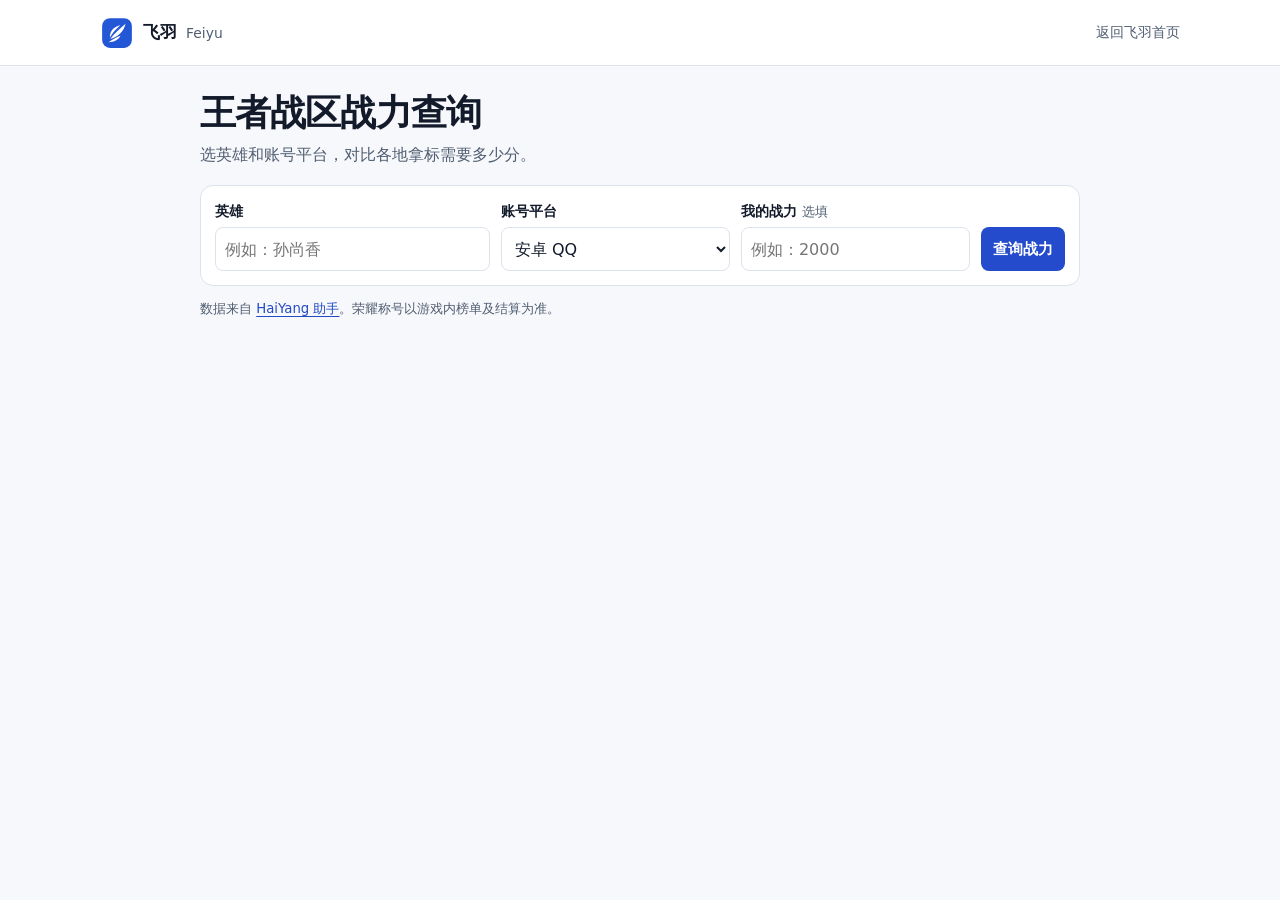
==== tools/wzry/index.html @ c29c01b7 "feat: 添加飞羽王者战区战力查询" ====
<!doctype html>
<html lang="zh-CN">
<head>
  <meta charset="utf-8">
  <meta name="viewport" content="width=device-width, initial-scale=1">
  <meta name="description" content="查询王者荣耀英雄的省标、市标和区县标门槛，对比自己的战力还差多少分。">
  <link rel="icon" type="image/svg+xml" href="/favicon.svg">
  <link rel="stylesheet" href="/site.css">
  <link rel="stylesheet" href="./style.css">
  <script src="./app.js" defer></script>
  <title>王者战区战力查询 · 飞羽 Feiyu</title>
</head>
<body>
  <header class="site-header">
    <div class="shell header-inner">
      <a class="brand" href="/" aria-label="飞羽 Feiyu">
        <img src="/favicon.svg" width="34" height="34" alt="">
        <span>飞羽 <span class="brand-latin">Feiyu</span></span>
      </a>
      <nav aria-label="站点导航"><a href="/">返回飞羽首页</a></nav>
    </div>
  </header>

  <main class="shell wzry-tool">
    <h1>王者战区战力查询</h1>
    <p class="tool-description">选英雄和账号平台，对比各地拿标需要多少分。</p>

    <form id="power-form" class="power-form">
      <label>
        <span>英雄</span>
        <input name="hero" type="search" list="hero-options" maxlength="32" required autocomplete="off" placeholder="例如：孙尚香">
      </label>
      <datalist id="hero-options"></datalist>
      <label>
        <span>账号平台</span>
        <select name="platform">
          <option value="aqq">安卓 QQ</option>
          <option value="awx">安卓微信</option>
          <option value="iqq">苹果 QQ</option>
          <option value="iwx">苹果微信</option>
        </select>
      </label>
      <label>
        <span>我的战力 <small>选填</small></span>
        <input name="score" type="number" min="0" max="999999" step="1" inputmode="numeric" placeholder="例如：2000">
      </label>
      <button type="submit" class="button" disabled>查询战力</button>
    </form>
    <noscript><p class="tool-status">请启用 JavaScript 后查询战力。</p></noscript>
    <p id="tool-status" class="tool-status" role="status"></p>

    <section id="power-results" aria-labelledby="result-title" hidden>
      <div class="result-header">
        <h2 id="result-title"></h2>
        <p id="result-date"></p>
      </div>
      <div class="level-options" role="group" aria-label="选择战区层级">
        <button type="button" data-level="province" aria-pressed="false">
          <span>最低省标</span><strong></strong><small></small>
        </button>
        <button type="button" data-level="city" aria-pressed="false">
          <span>最低市标</span><strong></strong><small></small>
        </button>
        <button type="button" data-level="county" aria-pressed="false">
          <span>最低区县标</span><strong></strong><small></small>
        </button>
      </div>
      <div class="rank-panel">
        <h3 id="rank-title"></h3>
        <table aria-labelledby="rank-title">
          <thead>
            <tr><th scope="col">序号</th><th scope="col">战区</th><th scope="col">门槛</th><th id="delta-heading" scope="col">距门槛</th></tr>
          </thead>
          <tbody id="rank-rows"></tbody>
        </table>
      </div>
    </section>

    <p class="tool-source">数据来自 <a href="https://wz.hay7.cn/guide/" target="_blank" rel="noopener">HaiYang 助手</a>。荣耀称号以游戏内榜单及结算为准。</p>
  </main>
</body>
</html>
---- site.css ----
:root {
  color-scheme: light;
  --page: #f7f8fb;
  --surface: #fff;
  --ink: #131b2b;
  --muted: #505e72;
  --line: #dce3ed;
  --soft: #f0f4fa;
  --blue: #234ac7;
  --button: #244bcb;
  --focus: #2d60ef;
  --paper: #edf1fa;
  --video: #f5e9ef;
  --desktop: #e8eff9;
  --scripts: #edf4fa;
  --track: #a0adc0;
  --store-track: #5576c7;
  --shadow: 0 10px 30px #18345b13, 0 1px 3px #18345b12;
}
@media (prefers-color-scheme: dark) {
  :root {
    color-scheme: dark;
    --page: #11151d;
    --surface: #191f2a;
    --ink: #f0f4fa;
    --muted: #b5c2d5;
    --line: #343e50;
    --soft: #222d3f;
    --blue: #a8bdff;
    --button: #385ccf;
    --focus: #9bb4ff;
    --paper: #252f47;
    --video: #3a2b3d;
    --desktop: #25344d;
    --scripts: #29374b;
    --track: #74849c;
    --store-track: #8aa9f2;
    --shadow: 0 14px 36px #080a1460, 0 1px 3px #0004;
  }
}
* { box-sizing: border-box; }
[hidden] { display: none !important; }
body {
  margin: 0;
  background: var(--page);
  color: var(--ink);
  font: 1rem/1.65 system-ui, "PingFang SC", "Microsoft YaHei", sans-serif;
  -webkit-font-smoothing: antialiased;
}
h1, h2, p, figure { margin: 0; }
h2 { line-height: 1.3; }
p { color: var(--muted); }
button { font: inherit; cursor: pointer; }
a:focus-visible, button:focus-visible {
  outline: 3px solid var(--focus);
  outline-offset: 3px;
}
.sr-only {
  position: absolute;
  width: 1px;
  height: 1px;
  padding: 0;
  margin: -1px;
  clip-path: inset(50%);
  overflow: hidden;
  white-space: nowrap;
  border: 0;
}
.shell { width: min(100% - 56px, 1080px); margin-inline: auto; }

.site-header { border-bottom: 1px solid var(--line); background: var(--surface); }
.header-inner, .footer-inner { display: flex; justify-content: space-between; align-items: center; gap: 15px; }
.header-inner { min-height: 65px; }
.brand {
  display: inline-flex;
  gap: 9px;
  align-items: center;
  color: var(--ink);
  text-decoration: none;
  font-size: 1.08rem;
  font-weight: 700;
  white-space: nowrap;
}
.brand img { display: block; }
.brand-latin { color: var(--muted); font-size: .87rem; font-weight: 500; margin-inline-start: 3px; }
nav, .footer-inner > div { display: flex; align-items: center; gap: 22px; }
nav a, .footer-inner a { color: var(--muted); font-size: .89rem; text-decoration: none; }
nav a:hover, .footer-inner a:hover { text-decoration: underline; text-underline-offset: 3px; }
nav .header-wzry { padding: 4px 9px; border-radius: 8px; background: var(--soft); color: var(--blue); font-weight: 650; }
.language {
  background: var(--soft);
  color: var(--ink);
  border: 1px solid var(--line);
  border-radius: 8px;
  padding: 5px 9px;
  font-size: .83rem;
  white-space: nowrap;
}
.language span { color: var(--muted); }

.products {
  margin-top: 28px;
  border: 1px solid var(--line);
  border-radius: 19px;
  background: var(--surface);
  box-shadow: var(--shadow);
}
.slide-stage { display: grid; grid-template-columns: minmax(0, 1fr); touch-action: pan-y; }
.slide {
  grid-area: 1 / 1;
  display: grid;
  grid-template-columns: repeat(2, minmax(0, 1fr));
  min-height: 320px;
}
.slide[hidden] { display: grid !important; visibility: hidden; }
.product-copy {
  align-self: center;
  max-width: 520px;
  width: 100%;
  padding: 28px clamp(24px, 4vw, 55px);
}
.product-icon { display: block; border-radius: 10px; object-fit: contain; margin-bottom: 14px; }
.product-copy h2 { font-size: clamp(1.21rem, 2.1vw, 1.58rem); letter-spacing: -.02em; font-weight: 730; }
.product-copy p { margin-top: 8px; max-width: 42ch; font-size: .93rem; }
.actions { display: flex; flex-wrap: wrap; align-items: center; gap: 10px 15px; margin-top: 17px; }
.button {
  min-height: 36px;
  display: inline-flex;
  align-items: center;
  justify-content: center;
  padding: 5px 12px;
  border-radius: 8px;
  color: white;
  background: var(--button);
  font-size: .86rem;
  font-weight: 650;
  text-decoration: none;
}
.button:hover { filter: brightness(1.13); }
.text-link { color: var(--blue); font-size: .85rem; font-weight: 650; text-underline-offset: 3px; }
.slide-media {
  min-width: 0;
  display: grid;
  place-items: center;
  padding: 21px clamp(12px, 3vw, 35px);
  border-start-end-radius: 18px;
}
.paper-media { background: var(--paper); }
.video-media { background: var(--video); }
.desktop-media { background: var(--desktop); }
.scripts-media { background: var(--scripts); }
.wzry-media { background: var(--desktop); }
.wzry-mark { background: var(--soft); color: var(--blue); font-weight: 750; }
.product-icon.wzry-mark { display: grid; place-items: center; font-size: 1.38rem; width: 44px; height: 44px; }
.pick .wzry-mark { border-radius: 5px; width: 22px; line-height: 22px; }
.wzry-example { width: min(100%, 480px); padding: 15px 17px; border: 1px solid var(--line); border-radius: 11px; background: var(--surface); box-shadow: var(--shadow); }
.wzry-example h3 { margin: 0; line-height: 1.35; font-size: 1rem; }
.wzry-example-caption { color: var(--muted); font-size: .82rem; }
.wzry-example dl { margin: 8px 0; font-size: .89rem; }
.wzry-example dl div { display: flex; align-items: baseline; justify-content: space-between; gap: 8px; padding-block: 5px; border-top: 1px solid var(--line); }
.wzry-example dt { display: flex; align-items: baseline; gap: 8px; }
.wzry-example dt small { min-width: 3em; color: var(--muted); font-size: .76rem; }
.wzry-example dd { margin: 0; font-weight: 650; font-variant-numeric: tabular-nums; }
.wzry-example-delta { padding: 5px 8px; border-radius: 6px; background: var(--soft); color: var(--blue); font-size: .81rem; }
.preview {
  display: grid;
  place-items: center;
  width: min(100%, 480px);
  aspect-ratio: 11 / 7;
  position: relative;
  border-radius: 11px;
  overflow: hidden;
  color: var(--blue);
}
.preview > img { position: absolute; inset: 0; display: block; width: 100%; height: 100%; object-fit: contain; }
.paper-media .preview, .video-media .preview, .scripts-media .preview { box-shadow: var(--shadow); }
.desktop-media .preview { width: min(100%, 317px); aspect-ratio: 677 / 657; }
.desktop-media .preview img { filter: drop-shadow(0 7px 9px #14284630); }
.scripts-media .preview { aspect-ratio: 1.66; }
.scripts-media .preview img { inset: 0 0 auto auto; width: 146%; height: auto; }
.zoom {
  display: grid;
  place-items: center;
  position: absolute;
  right: 8px;
  bottom: 8px;
  width: 28px;
  height: 28px;
  border-radius: 7px;
  color: #17233b;
  background: #fff;
  box-shadow: 0 1px 5px #18284630;
  text-decoration: none;
  font-size: 1.06rem;
  line-height: 1;
}
.preview:hover .zoom { background: #eaf0ff; }
.carousel-controls {
  display: grid;
  grid-template-columns: 1fr auto 1fr;
  align-items: center;
  min-height: 55px;
  padding-inline: 18px;
  border-top: 1px solid var(--line);
}
.carousel-controls > .arrow { justify-self: start; }
.carousel-end, .picker { display: flex; align-items: center; gap: 7px; }
.carousel-end { justify-self: end; }
.control {
  display: grid;
  place-items: center;
  width: 32px;
  height: 32px;
  padding: 0;
  border: 1px solid transparent;
  border-radius: 8px;
  background: transparent;
  color: var(--muted);
}
.control:hover, .control[aria-pressed="true"] { background: var(--soft); border-color: var(--line); color: var(--ink); }
.pick img { display: block; object-fit: contain; }
.pick[aria-pressed="true"] { border-color: var(--focus); }
.arrow { font-size: .85rem; }
.rotation span {
  width: 9px;
  height: 12px;
  border-left: 2px solid currentColor;
  border-right: 2px solid currentColor;
}
.rotation[aria-pressed="true"] span {
  width: 0;
  height: 0;
  border: solid transparent;
  border-width: 5px 0 5px 8px;
  border-left-color: currentColor;
}

.technology { margin-top: 19px; }
.network {
  position: relative;
  display: grid;
  grid-template-columns: repeat(12, minmax(0, 1fr));
  grid-auto-rows: 62px;
  align-items: center;
  justify-items: center;
  gap: 1px;
  padding: 13px 19px;
  border: 1px solid var(--line);
  border-radius: 15px;
  background: var(--surface);
}
.network::before, .network::after {
  content: "";
  align-self: stretch;
  justify-self: stretch;
  border-radius: 12px;
  pointer-events: none;
}
.network::before {
  grid-area: 1 / 1 / 4 / 4;
  background: var(--soft);
}
.network::after {
  grid-area: 1 / 10 / 4 / 13;
  background: var(--paper);
}
#connections { position: absolute; inset: 0; z-index: 1; width: 100%; height: 100%; pointer-events: none; overflow: visible; }
#connections polyline { fill: none; stroke: var(--track); stroke-width: 1.25; stroke-linecap: round; stroke-linejoin: round; }
#connections polyline.development { stroke-dasharray: 4 3; stroke: var(--blue); }
#connections polyline.store { stroke: var(--store-track); }
#connections marker path { fill: var(--track); }
#connections #networkStoreArrow path { fill: var(--store-track); }
.tech-node {
  grid-column: var(--col);
  grid-row: var(--row);
  position: relative;
  z-index: 2;
  display: grid;
  place-items: center;
  width: 43px;
  height: 43px;
  padding: 0;
  border: 1px solid #dce3ed;
  border-radius: 10px;
  background: #f7f9fc;
}
.tech-node:hover, .tech-node:focus-visible { border-color: #6180d1; background: #edf2ff; }
.tech-node img { display: block; width: 25px; height: 25px; object-fit: contain; }
.tech-node[data-zone="development"] { width: 38px; height: 38px; }
.tech-node[data-zone="development"] img { width: 22px; height: 22px; }
.tech-node[data-tech="github"] { width: 49px; height: 49px; border-color: #9cacc7; }
.tech-node[data-zone="product"] { width: 52px; height: 52px; }
.tech-node[data-zone="product"] img { width: 31px; height: 31px; }
.tooltip {
  position: fixed;
  z-index: 5;
  max-width: min(244px, calc(100vw - 14px));
  padding: 7px 10px;
  border: 1px solid var(--line);
  border-radius: 8px;
  background: var(--surface);
  color: var(--ink);
  box-shadow: var(--shadow);
  font-size: .82rem;
  line-height: 1.48;
  pointer-events: none;
}
.tooltip strong { display: block; font-size: .84rem; }
.tooltip span { display: block; color: var(--muted); }

.site-footer { margin-top: 24px; border-top: 1px solid var(--line); }
.footer-inner { padding-block: 15px 22px; color: var(--muted); font-size: .84rem; }
.footer-inner > div { gap: 14px; }
.qq img { object-fit: contain; border-radius: 5px; }

dialog {
  max-width: min(94vw, 1350px);
  max-height: 93svh;
  padding: 0;
  border: 1px solid var(--line);
  border-radius: 15px;
  background: var(--surface);
  color: var(--ink);
  box-shadow: 0 18px 80px #0005;
}
dialog::backdrop { background: #0b132abd; }
.lightbox { padding: 14px; position: relative; }
.lightbox form { position: absolute; top: 22px; right: 22px; }
.close-preview {
  color: #17233b;
  background: white;
  height: 35px;
  width: 35px;
  border: 1px solid #c9d3e4;
  border-radius: 9px;
  box-shadow: 0 1px 6px #0003;
  font-size: 1.45rem;
  line-height: .9;
}
.lightbox > img {
  display: block;
  max-width: 100%;
  max-height: 78svh;
  width: auto;
  height: auto;
  object-fit: contain;
  margin-inline: auto;
}
.lightbox figcaption { margin: 8px 4px 0; color: var(--muted); font-size: .88rem; }

@media (max-width: 760px) {
  .shell { width: calc(100% - 36px); }
  nav { gap: 15px; }
  .network { grid-template-columns: repeat(6, minmax(0, 1fr)); }
  .network::before { grid-area: 1 / 1 / 3 / 4; }
  .network::after { grid-area: 5 / 1 / 7 / 7; }
  .tech-node { grid-column: var(--narrow-col); grid-row: var(--narrow-row); }
}
@media (max-width: 550px) {
  .shell { width: calc(100% - 26px); }
  .header-inner { min-height: 56px; gap: 8px; }
  nav { gap: 11px; }
  nav a, .language { font-size: .81rem; }
  .brand-latin, .header-github { display: none; }
  .products { margin-top: 15px; }
  .slide { grid-template-columns: 1fr; min-height: 0; }
  .product-copy { padding: 18px 19px; }
  .product-icon { width: 35px; height: 35px; margin-bottom: 9px; }
  .product-icon.wzry-mark { width: 35px; height: 35px; }
  .actions { margin-top: 12px; }
  .slide-media { min-height: 165px; padding: 10px 12px; border-radius: 0; }
  .preview { max-height: 222px; }
  .carousel-controls { min-height: 47px; padding-inline: 9px; }
  .carousel-end, .picker { gap: 4px; }
  .control { width: 29px; height: 29px; }
  .network { padding: 10px 8px; grid-auto-rows: 47px; }
  .tech-node { width: 36px; height: 36px; }
  .tech-node img { width: 22px; height: 22px; }
  .tech-node[data-zone="development"] { width: 34px; height: 34px; }
  .tech-node[data-zone="development"] img { width: 20px; height: 20px; }
  .tech-node[data-tech="github"] { width: 40px; height: 40px; }
  .tech-node[data-zone="product"] { width: 42px; height: 42px; }
  .tech-node[data-zone="product"] img { width: 25px; height: 25px; }
  .footer-inner { gap: 8px; }
}
@media (max-width: 350px) {
  .header-inner { flex-wrap: wrap; padding-block: 7px; }
  nav { flex-wrap: wrap; gap: 8px; }
}
---- tools/wzry/style.css ----
.wzry-tool {
  --gap-color: #904013;
  max-width: 880px;
  padding-block: 25px;
}
@media (prefers-color-scheme: dark) {
  .wzry-tool { --gap-color: #ffd2aa; }
}
.wzry-tool h1 { font-size: clamp(1.62rem, 4vw, 2.25rem); line-height: 1.24; letter-spacing: -.025em; }
.tool-description { margin-top: 6px; }
.power-form {
  display: grid;
  grid-template-columns: minmax(0, 1.2fr) minmax(0, 1fr) minmax(0, 1fr) auto;
  align-items: end;
  gap: 11px;
  margin-top: 17px;
  padding: 14px;
  background: var(--surface);
  border: 1px solid var(--line);
  border-radius: 13px;
}
.power-form label { display: grid; gap: 4px; min-width: 0; font-size: .875rem; font-weight: 650; }
.power-form small { color: var(--muted); font-weight: 450; font-size: .8rem; }
.power-form input, .power-form select {
  width: 100%;
  min-width: 0;
  height: 44px;
  padding: 7px 9px;
  border: 1px solid var(--line);
  border-radius: 8px;
  background: var(--surface);
  color: var(--ink);
  font: 1rem/1.35 system-ui, "PingFang SC", "Microsoft YaHei", sans-serif;
}
.power-form :is(input, select):focus-visible { outline: 2px solid var(--focus); outline-offset: 2px; }
.power-form .button { min-height: 44px; border: 0; font-size: .94rem; }
.power-form .button:disabled { opacity: .65; cursor: default; filter: none; }
.tool-status { margin-top: 12px; font-size: .9rem; }
.tool-status:empty { margin: 0; }
.tool-status[data-error] { color: var(--gap-color); }
#power-results { margin-top: 18px; }
.result-header { display: flex; align-items: baseline; justify-content: space-between; flex-wrap: wrap; gap: 4px 12px; margin-bottom: 9px; }
.result-header h2 { font-size: 1.12rem; }
.result-header p { font-size: .84rem; }
.level-options { display: grid; grid-template-columns: repeat(3, minmax(0, 1fr)); gap: 8px; }
.level-options button {
  display: grid;
  align-content: start;
  gap: 1px;
  min-width: 0;
  padding: 9px 11px;
  text-align: start;
  overflow-wrap: anywhere;
  border: 1px solid var(--line);
  border-radius: 10px;
  background: var(--surface);
  color: var(--ink);
}
.level-options button[aria-pressed="true"] { border-color: var(--focus); background: var(--soft); }
.level-options button:disabled { cursor: default; }
.level-options span, .level-options small { font-size: .82rem; }
.level-options span { color: var(--muted); }
.level-options strong { font-size: 1.37rem; line-height: 1.25; color: var(--blue); font-variant-numeric: tabular-nums; }
.level-options button:disabled strong { color: var(--muted); }
.rank-panel { margin-top: 12px; border: 1px solid var(--line); border-radius: 12px; background: var(--surface); overflow: hidden; }
.rank-panel h3 { font-size: 1rem; margin: 0; padding: 9px 12px; }
.rank-panel table { width: 100%; border-collapse: collapse; font-size: .9rem; line-height: 1.35; font-variant-numeric: tabular-nums; }
.rank-panel :is(th, td) { padding: 8px 6px; border-top: 1px solid var(--line); text-align: start; }
.rank-panel :is(th, td):first-child { padding-left: 12px; width: 3.2em; }
.rank-panel :is(th, td):last-child { padding-right: 12px; }
.rank-panel :is(th, td):nth-child(2) { overflow-wrap: anywhere; }
.rank-panel :is(th, td):nth-child(n+3) { text-align: end; white-space: nowrap; width: 7em; }
.rank-panel th { font-size: .8rem; font-weight: 600; color: var(--muted); }
.rank-panel :is(thead, tbody tr:first-child) { background: var(--soft); }
.rank-panel tbody tr:first-child { font-weight: 650; }
.rank-panel .shortfall { color: var(--gap-color); }
.tool-source { margin-top: 12px; font-size: .83rem; }
.tool-source a { color: var(--blue); text-underline-offset: 3px; }
@media (max-width: 625px) {
  .wzry-tool { padding-block: 19px; }
  .power-form { grid-template-columns: repeat(2, minmax(0, 1fr)); gap: 8px; padding: 10px; }
  .level-options { gap: 6px; }
  .level-options button { padding: 8px; }
  .rank-panel :is(th, td):nth-child(n+3) { width: auto; }
}
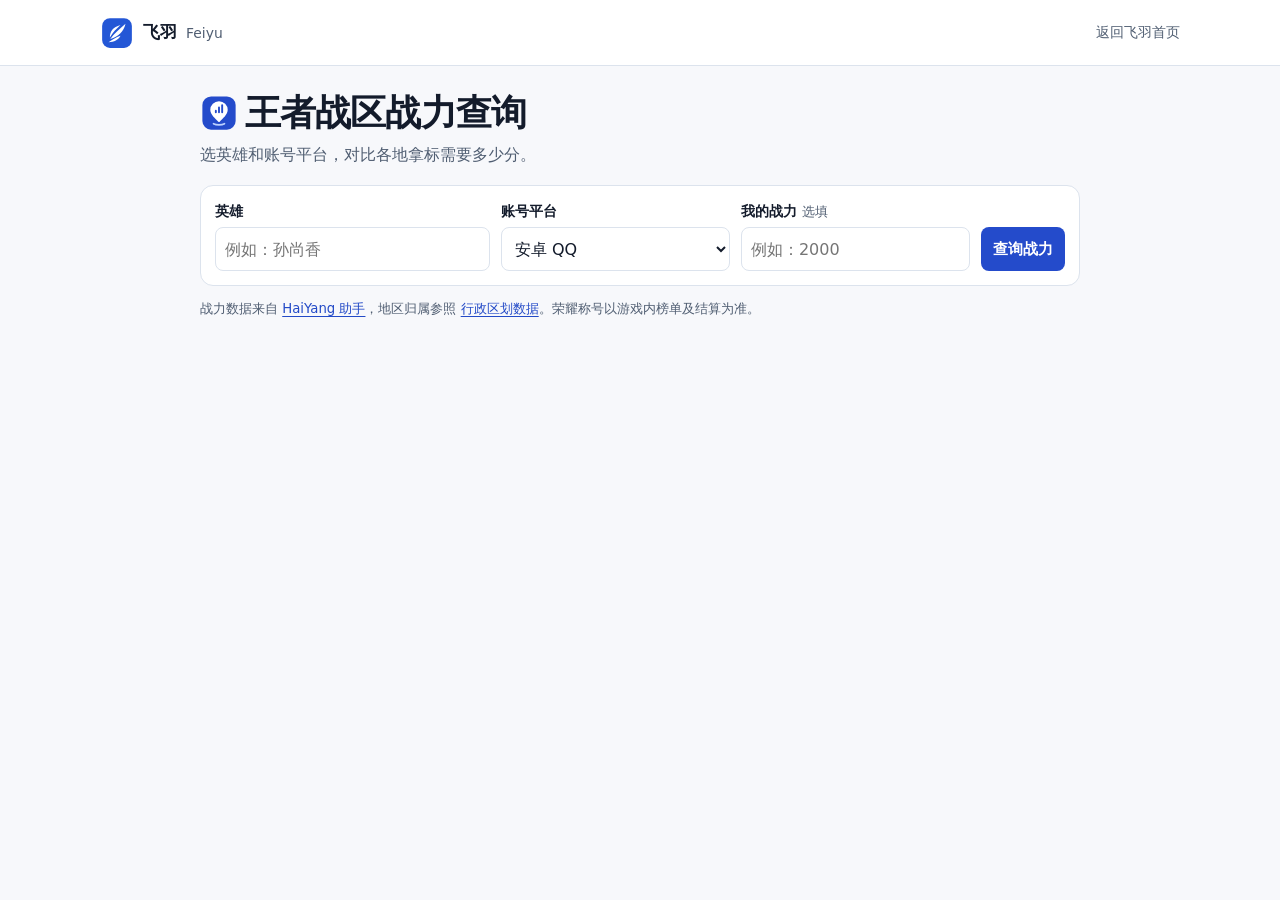
==== commit 93450d4c: "完善王者战区图标与地区归属" ====
--- a/tools/wzry/index.html
+++ b/tools/wzry/index.html
@@ -4,10 +4,10 @@
   <meta charset="utf-8">
   <meta name="viewport" content="width=device-width, initial-scale=1">
   <meta name="description" content="查询王者荣耀英雄的省标、市标和区县标门槛，对比自己的战力还差多少分。">
-  <link rel="icon" type="image/svg+xml" href="/favicon.svg">
+  <link rel="icon" type="image/svg+xml" href="/assets/products/wzry.svg">
   <link rel="stylesheet" href="/site.css">
-  <link rel="stylesheet" href="./style.css">
-  <script src="./app.js" defer></script>
+  <link rel="stylesheet" href="./style.css?v=regions">
+  <script src="./app.js?v=regions" defer></script>
   <title>王者战区战力查询 · 飞羽 Feiyu</title>
 </head>
 <body>
@@ -22,7 +22,7 @@
   </header>
 
   <main class="shell wzry-tool">
-    <h1>王者战区战力查询</h1>
+    <h1 class="tool-title"><img src="/assets/products/wzry.svg" width="38" height="38" alt="">王者战区战力查询</h1>
     <p class="tool-description">选英雄和账号平台，对比各地拿标需要多少分。</p>
 
     <form id="power-form" class="power-form">
@@ -56,13 +56,13 @@
       </div>
       <div class="level-options" role="group" aria-label="选择战区层级">
         <button type="button" data-level="province" aria-pressed="false">
-          <span>最低省标</span><strong></strong><small></small>
+          <span>最低省标</span><strong></strong><small></small><small class="region-parent"></small>
         </button>
         <button type="button" data-level="city" aria-pressed="false">
-          <span>最低市标</span><strong></strong><small></small>
+          <span>最低市标</span><strong></strong><small></small><small class="region-parent"></small>
         </button>
         <button type="button" data-level="county" aria-pressed="false">
-          <span>最低区县标</span><strong></strong><small></small>
+          <span>最低区县标</span><strong></strong><small></small><small class="region-parent"></small>
         </button>
       </div>
       <div class="rank-panel">
@@ -76,7 +76,7 @@
       </div>
     </section>
 
-    <p class="tool-source">数据来自 <a href="https://wz.hay7.cn/guide/" target="_blank" rel="noopener">HaiYang 助手</a>。荣耀称号以游戏内榜单及结算为准。</p>
+    <p class="tool-source">战力数据来自 <a href="https://wz.hay7.cn/guide/" target="_blank" rel="noopener">HaiYang 助手</a>，地区归属参照 <a href="https://github.com/xiangyuecn/AreaCity-JsSpider-StatsGov" target="_blank" rel="noopener">行政区划数据</a>。荣耀称号以游戏内榜单及结算为准。</p>
   </main>
 </body>
 </html>
--- a/site.css
+++ b/site.css
@@ -150,9 +150,6 @@
 .desktop-media { background: var(--desktop); }
 .scripts-media { background: var(--scripts); }
 .wzry-media { background: var(--desktop); }
-.wzry-mark { background: var(--soft); color: var(--blue); font-weight: 750; }
-.product-icon.wzry-mark { display: grid; place-items: center; font-size: 1.38rem; width: 44px; height: 44px; }
-.pick .wzry-mark { border-radius: 5px; width: 22px; line-height: 22px; }
 .wzry-example { width: min(100%, 480px); padding: 15px 17px; border: 1px solid var(--line); border-radius: 11px; background: var(--surface); box-shadow: var(--shadow); }
 .wzry-example h3 { margin: 0; line-height: 1.35; font-size: 1rem; }
 .wzry-example-caption { color: var(--muted); font-size: .82rem; }
@@ -366,7 +363,6 @@
   .slide { grid-template-columns: 1fr; min-height: 0; }
   .product-copy { padding: 18px 19px; }
   .product-icon { width: 35px; height: 35px; margin-bottom: 9px; }
-  .product-icon.wzry-mark { width: 35px; height: 35px; }
   .actions { margin-top: 12px; }
   .slide-media { min-height: 165px; padding: 10px 12px; border-radius: 0; }
   .preview { max-height: 222px; }
--- a/tools/wzry/style.css
+++ b/tools/wzry/style.css
@@ -7,6 +7,8 @@
   .wzry-tool { --gap-color: #ffd2aa; }
 }
 .wzry-tool h1 { font-size: clamp(1.62rem, 4vw, 2.25rem); line-height: 1.24; letter-spacing: -.025em; }
+.tool-title { display: flex; align-items: center; gap: 7px; }
+.tool-title img { flex: 0 0 auto; }
 .tool-description { margin-top: 6px; }
 .power-form {
   display: grid;
@@ -60,6 +62,16 @@
 .level-options button:disabled { cursor: default; }
 .level-options span, .level-options small { font-size: .82rem; }
 .level-options span { color: var(--muted); }
+.region-parent {
+  display: block;
+  color: var(--muted);
+  font-size: .78rem;
+  font-weight: 450;
+  line-height: 1.36;
+  overflow-wrap: anywhere;
+}
+.region-parent:empty { display: none; }
+.rank-panel .region-parent { margin-top: 3px; }
 .level-options strong { font-size: 1.37rem; line-height: 1.25; color: var(--blue); font-variant-numeric: tabular-nums; }
 .level-options button:disabled strong { color: var(--muted); }
 .rank-panel { margin-top: 12px; border: 1px solid var(--line); border-radius: 12px; background: var(--surface); overflow: hidden; }
